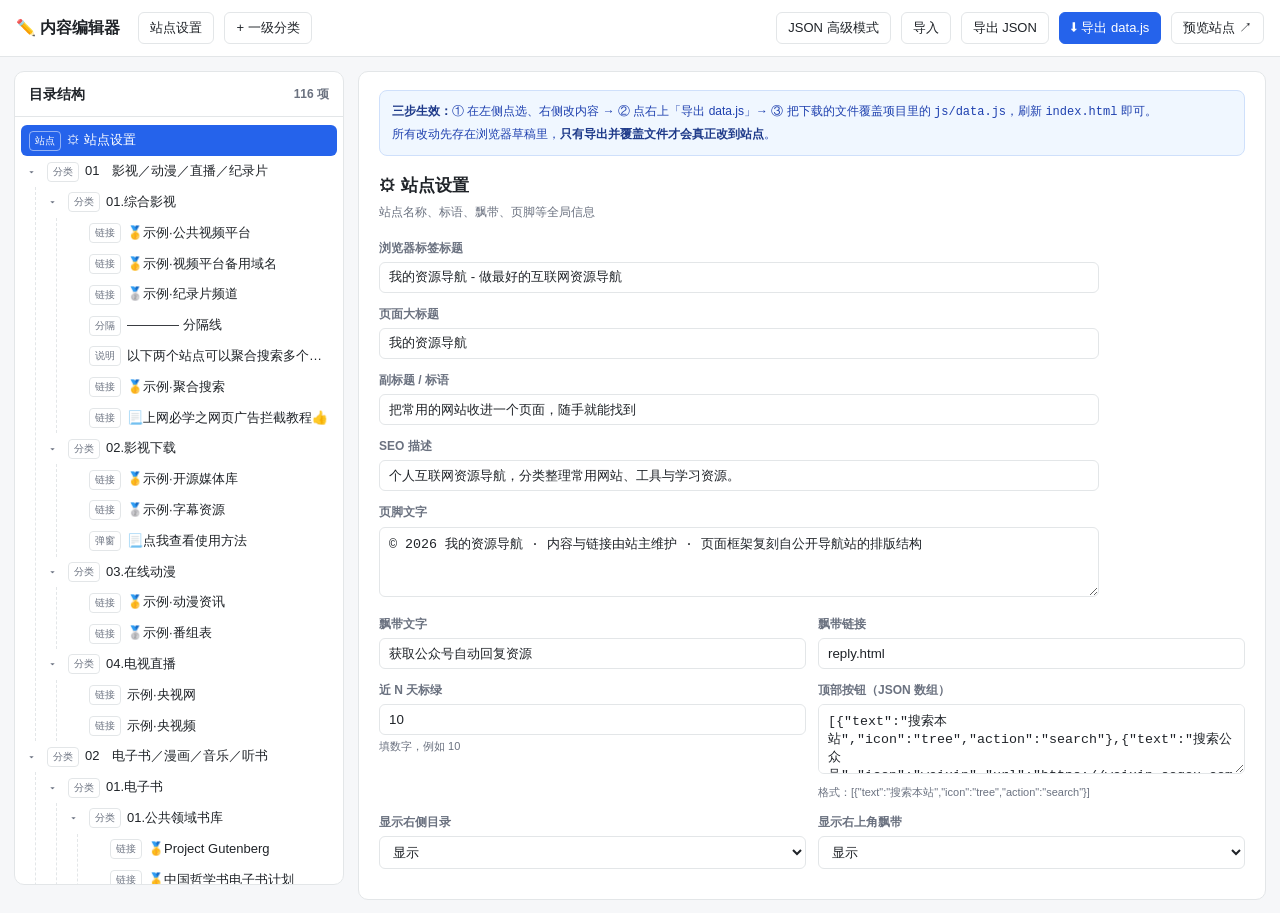
==== editor.html @ 1dfe5f35 "init: 资源导航站" ====
<!DOCTYPE html>
<html lang="zh-CN">
<head>
<meta charset="utf-8">
<meta name="viewport" content="width=device-width, initial-scale=1">
<title>内容编辑器 · 我的资源导航</title>
<style>
:root{--bg:#f6f7f9;--panel:#fff;--line:#e3e6e8;--fg:#1f2328;--sub:#6b7280;--pri:#2563eb;--pri-soft:#e8f0fe;--danger:#dc2626;--ok:#059669}
*{box-sizing:border-box}
body{margin:0;font:14px/1.6 -apple-system,"Segoe UI","microsoft yahei",sans-serif;background:var(--bg);color:var(--fg)}
button{font-family:inherit;cursor:pointer}
header{display:flex;align-items:center;gap:10px;flex-wrap:wrap;padding:12px 16px;background:var(--panel);border-bottom:1px solid var(--line);position:sticky;top:0;z-index:20}
header h1{font-size:16px;margin:0 8px 0 0;white-space:nowrap}
.btn{border:1px solid var(--line);background:var(--panel);color:var(--fg);padding:6px 11px;border-radius:6px;font-size:13px;white-space:nowrap}
.btn:hover{border-color:var(--pri);color:var(--pri)}
.btn.primary{background:var(--pri);border-color:var(--pri);color:#fff}
.btn.primary:hover{background:#1d4ed8;color:#fff}
.btn.danger{color:var(--danger)}
.btn.danger:hover{border-color:var(--danger)}
.spacer{flex:1}
.hint{font-size:12px;color:var(--sub)}
#draftBar{display:none;padding:8px 16px;background:#fff7e6;border-bottom:1px solid #f5d9a0;font-size:13px;gap:10px;align-items:center;flex-wrap:wrap}
#draftBar.show{display:flex}
#draftBar button{margin-left:6px}
.wrap{display:flex;gap:14px;padding:14px;align-items:flex-start;min-height:calc(100vh - 60px)}
.panel{background:var(--panel);border:1px solid var(--line);border-radius:10px}
#left{width:330px;flex:none;position:sticky;top:70px;max-height:calc(100vh - 86px);display:flex;flex-direction:column;overflow:hidden}
#left .ph{padding:11px 14px;border-bottom:1px solid var(--line);font-weight:600;display:flex;align-items:center;justify-content:space-between}
#tree{overflow:auto;padding:8px 6px;flex:1}
.trow{display:flex;align-items:center;gap:6px;padding:5px 8px;border-radius:6px;cursor:pointer;font-size:13px;white-space:nowrap;overflow:hidden;text-overflow:ellipsis}
.trow:hover{background:var(--pri-soft)}
.trow.sel{background:var(--pri);color:#fff}
.trow .tag{font-size:10px;padding:1px 5px;border:1px solid var(--line);border-radius:4px;color:var(--sub);flex:none}
.trow.sel .tag{border-color:rgba(255,255,255,.5);color:#fff}
.trow .tx{overflow:hidden;text-overflow:ellipsis}
.tkids{margin-left:14px;border-left:1px dashed var(--line);padding-left:6px}
.tkids.collapsed{display:none}
.caret{width:12px;flex:none;color:var(--sub);font-size:10px;user-select:none}
.trow.sel .caret{color:#fff}
#right{flex:1;min-width:0;padding:18px 20px}
#right h2{font-size:17px;margin:0 0 4px}
#right .desc{color:var(--sub);font-size:12px;margin:0 0 16px}
.field{margin-bottom:12px;max-width:720px}
.field label{display:block;font-size:12px;color:var(--sub);margin-bottom:4px;font-weight:600}
.field input[type=text],.field textarea,.field select{width:100%;border:1px solid var(--line);border-radius:6px;padding:7px 9px;font:13px/1.5 inherit;background:#fff;color:var(--fg)}
.field textarea{resize:vertical;min-height:70px;font-family:ui-monospace,Consolas,monospace}
.field input:focus,.field textarea:focus,.field select:focus{outline:none;border-color:var(--pri);box-shadow:0 0 0 2px var(--pri-soft)}
.field .tip{font-size:11px;color:var(--sub);margin-top:3px}
.row2{display:grid;grid-template-columns:1fr 1fr;gap:12px}
.actions{display:flex;gap:8px;flex-wrap:wrap;margin-top:18px;padding-top:14px;border-top:1px solid var(--line)}
.notice{background:#f0f7ff;border:1px solid #cfe0fb;border-radius:8px;padding:10px 12px;font-size:12px;color:#1e40af;margin-bottom:16px;line-height:1.8}
.notice b{color:#1e3a8a}
.empty{color:var(--sub);padding:40px 10px;text-align:center}
#jsonArea{width:100%;min-height:52vh;font:12px/1.6 ui-monospace,Consolas,monospace;border:1px solid var(--line);border-radius:8px;padding:12px}
.status{font-size:12px;color:var(--ok);margin-left:6px}
@media(max-width:860px){.wrap{flex-direction:column}#left{position:static;width:100%;max-height:340px}#right{width:100%}.row2{grid-template-columns:1fr}}
</style>
</head>
<body>

<header>
  <h1>✏️ 内容编辑器</h1>
  <button class="btn" id="btnMeta">站点设置</button>
  <button class="btn" id="btnAddCat">+ 一级分类</button>
  <span class="spacer"></span>
  <span class="hint" id="status"></span>
  <button class="btn" id="btnJson">JSON 高级模式</button>
  <button class="btn" id="btnImport">导入</button>
  <button class="btn" id="btnExportJson">导出 JSON</button>
  <button class="btn primary" id="btnExport">⬇ 导出 data.js</button>
  <button class="btn" id="btnPreview">预览站点 ↗</button>
</header>

<div id="draftBar">
  <span>检测到上次未导出的草稿。草稿保存在本机浏览器里，不影响线上站点。</span>
  <button class="btn" id="btnLoadDraft">载入草稿</button>
  <button class="btn" id="btnDropDraft">放弃草稿</button>
</div>

<div class="wrap">
  <div id="left" class="panel">
    <div class="ph"><span>目录结构</span><span class="hint" id="count"></span></div>
    <div id="tree"></div>
  </div>

  <div id="right" class="panel">
    <div class="notice">
      <b>三步生效：</b>① 在左侧点选、右侧改内容 → ② 点右上「导出 data.js」→ ③ 把下载的文件覆盖项目里的 <code>js/data.js</code>，刷新 <code>index.html</code> 即可。<br>
      所有改动先存在浏览器草稿里，<b>只有导出并覆盖文件才会真正改到站点</b>。
    </div>
    <div id="form"></div>
  </div>
</div>

<input type="file" id="fileInput" accept=".json,.js,.txt" style="display:none">

<script src="js/data.js"></script>
<script>
(function(){
'use strict';

var DRAFT_KEY='nav-editor-draft', PREVIEW_KEY='nav-preview';
var state=null, selected=null, jsonMode=false, draftChanged=false;

/* ---------- 工具 ---------- */
function clone(o){return JSON.parse(JSON.stringify(o));}
function getByPath(p){var c=state;for(var i=0;i<p.length;i++)c=c[p[i]];return c;}
function locate(p){var idx=p[p.length-1];var arr=getByPath(p.slice(0,-1));return {arr:arr,idx:idx,obj:arr[idx]};}
function isItem(p){return p[p.length-2]==='items';}
function isRoot(p){return p===null;}
function key(p){return p===null?'ROOT':JSON.stringify(p);}
function esc(s){return String(s==null?'':s).replace(/[&<>"']/g,function(m){return {'&':'&amp;','<':'&lt;','>':'&gt;','"':'&quot;',"'":'&#39;'}[m];});}
function setStatus(t,ok){var n=document.getElementById('status');n.textContent=t;n.style.color=ok===false?'#dc2626':'#059669';if(t)setTimeout(function(){if(n.textContent===t)n.textContent='';},2600);}
function saveDraft(){try{localStorage.setItem(DRAFT_KEY,JSON.stringify(state));draftChanged=true;}catch(e){}document.getElementById('count').textContent=countAll()+' 项';}
function countAll(){var n=0;(function walk(list){(list||[]).forEach(function(c){n++;walk(c.children);n+=(c.items||[]).length;});})(state.categories);return n;}

/* ---------- 载入数据 ---------- */
function parseSite(text){
  text=text.trim();
  // 1) 标准 JSON（编辑器导出的 .json 备份，或直接粘贴的 JSON）
  try{return JSON.parse(text);}catch(e){}
  // 2) data.js 是 JS 文件，键可能不带引号（不是严格 JSON），整段求值后取 window.SITE
  try{
    var win={};
    (new Function('window', text))(win);
    if(win.SITE&&Array.isArray(win.SITE.categories))return win.SITE;
  }catch(e){}
  throw new Error('无法解析：请导入 JSON 文件或 data.js 文件');
}
function validate(o){
  if(!o||typeof o!=='object'||!Array.isArray(o.categories))throw new Error('数据格式不对：必须包含 categories 数组');
  if(!o.meta)o.meta={};
  return o;
}
function loadFromFile(text){state=validate(parseSite(text));selected=null;saveDraft();renderAll();setStatus('导入成功');}

/* ---------- 树 ---------- */
function nodeLabel(obj,isItemNode){
  if(isItemNode){
    var t=obj.type||'link';
    if(t==='split')return '———— 分隔线';
    if(t==='note')return obj.text||'说明文字';
    return obj.title||'(未命名条目)';
  }
  return obj.title||'(未命名分类)';
}
function renderTree(){
  var host=document.getElementById('tree');host.innerHTML='';
  var root=document.createElement('div');root.className='trow'+(selected===null?' sel':'');
  root.innerHTML='<span class="tag">站点</span><span class="tx">⚙ 站点设置</span>';
  root.onclick=function(){selected=null;jsonMode=false;renderAll();};
  host.appendChild(root);

  (state.categories||[]).forEach(function(cat,i){
    host.appendChild(renderCatNode(['categories',i]));
  });
  document.getElementById('count').textContent=countAll()+' 项';
}
function renderCatNode(p){
  var obj=getByPath(p);
  var wrap=document.createElement('div');
  var row=document.createElement('div');
  row.className='trow'+(key(p)===key(selected)?' sel':'');
  row.innerHTML='<span class="caret">▾</span><span class="tag">分类</span><span class="tx">'+esc(nodeLabel(obj,false))+'</span>';
  row.onclick=function(e){e.stopPropagation();selected=p;jsonMode=false;renderAll();};
  wrap.appendChild(row);

  var kids=document.createElement('div');kids.className='tkids';
  var hasKids=(obj.children||[]).length||(obj.items||[]).length;
  if(!hasKids)kids.classList.add('collapsed');
  row.querySelector('.caret').onclick=function(e){e.stopPropagation();kids.classList.toggle('collapsed');this.textContent=kids.classList.contains('collapsed')?'▸':'▾';};

  (obj.children||[]).forEach(function(c,i){kids.appendChild(renderCatNode(p.concat(['children',i])));});
  (obj.items||[]).forEach(function(it,i){
    var ir=document.createElement('div');
    var pk=p.concat(['items',i]);
    ir.className='trow'+(key(pk)===key(selected)?' sel':'');
    var tag=(it.type==='split')?'分隔':(it.type==='note'?'说明':(it.type==='popup'?'弹窗':'链接'));
    ir.innerHTML='<span class="caret"></span><span class="tag">'+tag+'</span><span class="tx">'+esc(nodeLabel(it,true))+'</span>';
    ir.onclick=function(e){e.stopPropagation();selected=pk;jsonMode=false;renderAll();};
    kids.appendChild(ir);
  });
  wrap.appendChild(kids);
  return wrap;
}

/* ---------- 表单 ---------- */
var ICONS=['web','doc','link','folder','app','windows','apple','android','linux','youtube','gift','cart','weixin','tree','warning','ban','quote','star','code','cloud','search','image','music','book','ai'];
var TYPES=[['link','普通链接'],['split','分隔线'],['note','说明文字'],['popup','点击弹窗']];
var BADGES=[['','无'],['pay','付费标记'],['free','免费标记']];

function field(label,key,value,type,extra){
  extra=extra||{};
  var f=document.createElement('div');f.className='field';
  var lab=document.createElement('label');lab.textContent=label;f.appendChild(lab);
  var input;
  if(type==='textarea'){input=document.createElement('textarea');input.value=value||'';}
  else if(type==='select'){
    input=document.createElement('select');
    (extra.options||[]).forEach(function(o){var op=document.createElement('option');op.value=o[0];op.textContent=o[1];input.appendChild(op);});
    input.value=value||'';
  }else{input=document.createElement('input');input.type='text';input.value=value==null?'':value;}
  if(extra.placeholder)input.placeholder=extra.placeholder;
  if(extra.tip){var t=document.createElement('div');t.className='tip';t.textContent=extra.tip;f.appendChild(t);}
  if(!extra.skipBind){
    input.addEventListener('input',function(){
      var obj=(selected===null)?state.meta:getByPath(selected);
      var v=input.value;
      if(extra.jsonField){try{v=JSON.parse(v);}catch(e){setStatus('JSON 格式有误，请检查',false);return;}}
      obj[key]=v;
      saveDraft();
      if(extra.treeLabel&&selected!==null){
        var labelEl=document.querySelector('.trow.sel .tx');
        if(labelEl)labelEl.textContent=nodeLabel(obj,isItem(selected));
      }
    });
    input.addEventListener('change',function(){if(!extra.rebuild)renderTree();});
  }
  if(type==='select'&&extra.rebuild){input.addEventListener('change',function(){renderForm();renderTree();});}
  f.insertBefore(input,lab.nextSibling);
  return f;
}

function renderForm(){
  var host=document.getElementById('form');host.innerHTML='';
  if(jsonMode){renderJsonMode(host);return;}

  if(selected===null){
    host.innerHTML='<h2>⚙ 站点设置</h2><p class="desc">站点名称、标语、飘带、页脚等全局信息</p>';
    var m=state.meta;
    host.appendChild(field('浏览器标签标题','title',m.title,'text',{treeLabel:true}));
    host.appendChild(field('页面大标题','heading',m.heading,'text',{treeLabel:true}));
    host.appendChild(field('副标题 / 标语','subtitle',m.subtitle,'text'));
    host.appendChild(field('SEO 描述','description',m.description,'text'));
    host.appendChild(field('页脚文字','footer',m.footer,'textarea'));
    var r=document.createElement('div');r.className='row2';
    r.appendChild(field('飘带文字','',m.ribbon?m.ribbon.text:'','text',{skipBind:true,placeholder:'留空则不显示'}));
    // 特殊处理 ribbon 子对象
    r.lastChild.querySelector('input').addEventListener('input',function(){if(!state.meta.ribbon)state.meta.ribbon={};state.meta.ribbon.text=this.value;saveDraft();});
    r.appendChild(field('飘带链接','',m.ribbon?m.ribbon.url:'','text',{skipBind:true,placeholder:'reply.html'}));
    r.lastChild.querySelector('input').addEventListener('input',function(){if(!state.meta.ribbon)state.meta.ribbon={};state.meta.ribbon.url=this.value;saveDraft();});
    host.appendChild(r);
    var r2=document.createElement('div');r2.className='row2';
    r2.appendChild(field('近 N 天标绿','recentDays',String(m.recentDays||10),'text',{skipBind:true,tip:'填数字，例如 10'}));
    r2.lastChild.querySelector('input').addEventListener('input',function(){state.meta.recentDays=Number(this.value)||10;saveDraft();});
    r2.appendChild(field('顶部按钮（JSON 数组）','topButtons',JSON.stringify(m.topButtons||[]),'textarea',{jsonField:true,tip:'格式：[{"text":"搜索本站","icon":"tree","action":"search"}]'}));
    host.appendChild(r2);
    var r3=document.createElement('div');r3.className='row2';
    r3.appendChild(field('显示右侧目录','showSidebar',String(m.showSidebar!==false),'select',{skipBind:true,options:[['true','显示'],['false','隐藏']]}));
    r3.lastChild.querySelector('select').addEventListener('change',function(){state.meta.showSidebar=this.value==='true';saveDraft();});
    r3.appendChild(field('显示右上角飘带','showRibbon',String(m.showRibbon!==false),'select',{skipBind:true,options:[['true','显示'],['false','隐藏']]}));
    r3.lastChild.querySelector('select').addEventListener('change',function(){state.meta.showRibbon=this.value==='true';saveDraft();});
    host.appendChild(r3);
    return;
  }

  var obj=getByPath(selected), loc=locate(selected);
  var itemNode=isItem(selected);

  if(!itemNode){
    host.innerHTML='<h2>📁 编辑分类</h2><p class="desc">分类可以无限层级嵌套；直属条目显示在该分类子目录之后</p>';
    host.appendChild(field('分类名称','title',obj.title,'text',{treeLabel:true,placeholder:'01.综合影视'}));
    host.appendChild(field('分类备注（ⓘ 悬停显示）','note',obj.note,'textarea'));
    var act=document.createElement('div');act.className='actions';
    act.appendChild(mkBtn('+ 添加子分类',function(){if(!obj.children)obj.children=[];obj.children.push({title:'新分类',children:[],items:[]});saveDraft();renderAll();}));
    act.appendChild(mkBtn('+ 添加条目',function(){if(!obj.items)obj.items=[];obj.items.push({title:'新条目',url:'https://',icon:'web'});saveDraft();renderAll();}));
    act.appendChild(mkBtn('↑ 上移',function(){move(loc,-1);}));
    act.appendChild(mkBtn('↓ 下移',function(){move(loc,1);}));
    act.appendChild(mkBtn('⧉ 复制分类',function(){var c=clone(obj);loc.arr.splice(loc.idx+1,0,c);selected[selected.length-1]=loc.idx+1;saveDraft();renderAll();}));
    act.appendChild(mkBtn('🗑 删除分类','danger',function(){if(!confirm('确定删除该分类及其下所有内容？'))return;loc.arr.splice(loc.idx,1);selected=null;saveDraft();renderAll();}));
    host.appendChild(act);
    return;
  }

  /* 条目表单 */
  var t=obj.type||'link';
  host.innerHTML='<h2>🔗 编辑条目</h2><p class="desc">所在分类：'+esc(pathText(selected))+'</p>';
  host.appendChild(field('条目类型','type',t,'select',{options:TYPES,rebuild:true}));
  if(t==='split'){
    host.appendChild(field('（分隔线无其他字段，效果为 ————————）','', '','text',{skipBind:true,tip:'可在下方「上移 / 下移」调整位置'}));
    host.lastChild.querySelector('input').disabled=true;
  }else if(t==='note'){
    host.appendChild(field('说明文字','text',obj.text,'textarea',{treeLabel:true}));
  }else if(t==='popup'){
    host.appendChild(field('显示标题','title',obj.title,'text',{treeLabel:true}));
    host.appendChild(field('图标','icon',obj.icon||'doc','select',{options:ICONS.map(function(x){return [x,x];})}));
    host.appendChild(field('弹窗内容（支持 HTML）','html',obj.html,'textarea',{tip:'例如 <p>使用说明</p><ul><li>第一步…</li></ul>'}));
  }else{
    var r1=document.createElement('div');r1.className='row2';
    r1.appendChild(field('标题','title',obj.title,'text',{treeLabel:true,placeholder:'🥇站点名称'}));
    r1.appendChild(field('网址 URL','url',obj.url,'text',{placeholder:'https://example.com'}));
    host.appendChild(r1);
    var r2=document.createElement('div');r2.className='row2';
    r2.appendChild(field('图标','icon',obj.icon||'web','select',{options:ICONS.map(function(x){return [x,x];})}));
    r2.appendChild(field('添加时间','date',obj.date,'text',{placeholder:'2026-11-03',tip:'近 N 天内的条目标题自动标绿；鼠标悬停显示'}));
    host.appendChild(r2);
    host.appendChild(field('备注（ⓘ 悬停显示）','note',obj.note,'textarea'));
    var r3=document.createElement('div');r3.className='row2';
    r3.appendChild(field('备用链接','backup',obj.backup,'text',{placeholder:'https://备用域名.com'}));
    r3.appendChild(field('徽标','badge',obj.badge||'','select',{options:BADGES}));
    host.appendChild(r3);
    var r4=document.createElement('div');r4.className='row2';
    r4.appendChild(field('支持平台','platform',obj.platform,'text',{placeholder:'Win,Mac,Android,iOS,Web',tip:'逗号分隔：Win / Mac / Linux / Android / iOS / Web / Extend'}));
    r4.appendChild(field('点击前确认提示','confirm',obj.confirm,'text',{placeholder:'此站有广告，请留意'}));
    host.appendChild(r4);
  }
  var act2=document.createElement('div');act2.className='actions';
  act2.appendChild(mkBtn('+ 在其后插入条目',function(){loc.arr.splice(loc.idx+1,0,{title:'新条目',url:'https://',icon:'web'});selected[selected.length-1]=loc.idx+1;saveDraft();renderAll();}));
  act2.appendChild(mkBtn('↑ 上移',function(){move(loc,-1);}));
  act2.appendChild(mkBtn('↓ 下移',function(){move(loc,1);}));
  act2.appendChild(mkBtn('⧉ 复制',function(){var c=clone(obj);loc.arr.splice(loc.idx+1,0,c);selected[selected.length-1]=loc.idx+1;saveDraft();renderAll();}));
  act2.appendChild(mkBtn('🗑 删除条目','danger',function(){loc.arr.splice(loc.idx,1);selected=null;saveDraft();renderAll();}));
  host.appendChild(act2);
}

function pathText(p){
  var names=[],cur=state.categories;
  for(var j=0;j<p.length-2;j++){
    if(typeof p[j]==='number'&&cur&&cur[p[j]]){
      names.push(cur[p[j]].title||'');
      cur=cur[p[j]].children||[];
    }
  }
  return names.join(' › ')||'顶级';
}
function mkBtn(text,cls,fn){
  if(typeof cls==='function'){fn=cls;cls='';}
  var b=document.createElement('button');b.className='btn'+(cls?' '+cls:'');b.textContent=text;
  b.onclick=fn;return b;
}
function move(loc,delta){
  var j=loc.idx+delta;
  if(j<0||j>=loc.arr.length)return;
  var tmp=loc.arr[loc.idx];loc.arr[loc.idx]=loc.arr[j];loc.arr[j]=tmp;
  selected[selected.length-1]=j;saveDraft();renderAll();
}

/* ---------- JSON 高级模式 ---------- */
function renderJsonMode(host){
  host.innerHTML='<h2>🧩 JSON 高级模式</h2><p class="desc">直接编辑整份数据。改完点「应用」，然后记得导出 data.js。</p>';
  var ta=document.createElement('textarea');ta.id='jsonArea';ta.value=JSON.stringify(state,null,2);host.appendChild(ta);
  var act=document.createElement('div');act.className='actions';
  act.appendChild(mkBtn('✅ 应用修改',function(){try{state=validate(JSON.parse(ta.value));selected=null;saveDraft();jsonMode=false;renderAll();setStatus('已应用');}catch(e){setStatus('JSON 有误：'+e.message,false);}}));
  act.appendChild(mkBtn('返回可视化编辑',function(){jsonMode=false;renderAll();}));
  host.appendChild(act);
}

function renderAll(){renderTree();renderForm();}

/* ---------- 导入 / 导出 ---------- */
function download(name,text){
  var blob=new Blob([text],{type:'text/plain;charset=utf-8'});
  var url=URL.createObjectURL(blob);
  var a=document.createElement('a');a.href=url;a.download=name;document.body.appendChild(a);a.click();
  setTimeout(function(){URL.revokeObjectURL(url);a.remove();},500);
}
function exportDataJs(){
  var header='/* ============================================================\n'+
    ' * 由 editor.html 导出 · '+new Date().toLocaleString('zh-CN')+'\n'+
    ' * 全站内容数据。字段说明见项目 README.md，或看原版 data.js 顶部注释。\n'+
    ' * 覆盖本文件后刷新 index.html 即生效。\n'+
    ' * ============================================================ */\n\n';
  download('data.js',header+'window.SITE = '+JSON.stringify(state,null,2)+';\n');
  setStatus('已导出 data.js，请覆盖 js/data.js');
}

/* ---------- 事件绑定 ---------- */
document.getElementById('btnMeta').onclick=function(){selected=null;jsonMode=false;renderAll();};
document.getElementById('btnAddCat').onclick=function(){state.categories.push({title:'新分类',children:[],items:[]});selected=['categories',state.categories.length-1];saveDraft();renderAll();};
document.getElementById('btnJson').onclick=function(){jsonMode=!jsonMode;renderAll();};
document.getElementById('btnExport').onclick=exportDataJs;
document.getElementById('btnExportJson').onclick=function(){download('site-data.json',JSON.stringify(state,null,2));setStatus('已导出 JSON 备份');};
document.getElementById('btnImport').onclick=function(){document.getElementById('fileInput').click();};
document.getElementById('fileInput').onchange=function(e){
  var f=e.target.files[0];if(!f)return;
  var r=new FileReader();r.onload=function(){try{loadFromFile(r.result);}catch(err){setStatus(err.message,false);}};r.readAsText(f,'utf-8');e.target.value='';
};
document.getElementById('btnPreview').onclick=function(){
  try{sessionStorage.setItem(PREVIEW_KEY,JSON.stringify(state));}catch(e){}
  window.open('index.html#preview','_blank');
  setStatus('已打开预览；若未生效请先导出 data.js');
};
document.getElementById('btnLoadDraft').onclick=function(){try{state=validate(JSON.parse(localStorage.getItem(DRAFT_KEY)));selected=null;renderAll();setStatus('已载入草稿');}catch(e){setStatus('草稿损坏',false);}document.getElementById('draftBar').classList.remove('show');};
document.getElementById('btnDropDraft').onclick=function(){try{localStorage.removeItem(DRAFT_KEY);}catch(e){}document.getElementById('draftBar').classList.remove('show');setStatus('已放弃草稿');};

/* ---------- 启动 ---------- */
state=clone(window.SITE||{meta:{},categories:[]});
try{
  var d=localStorage.getItem(DRAFT_KEY);
  if(d){var parsed=JSON.parse(d);if(parsed&&Array.isArray(parsed.categories))document.getElementById('draftBar').classList.add('show');}
}catch(e){}
renderAll();
})();
</script>
</body>
</html>
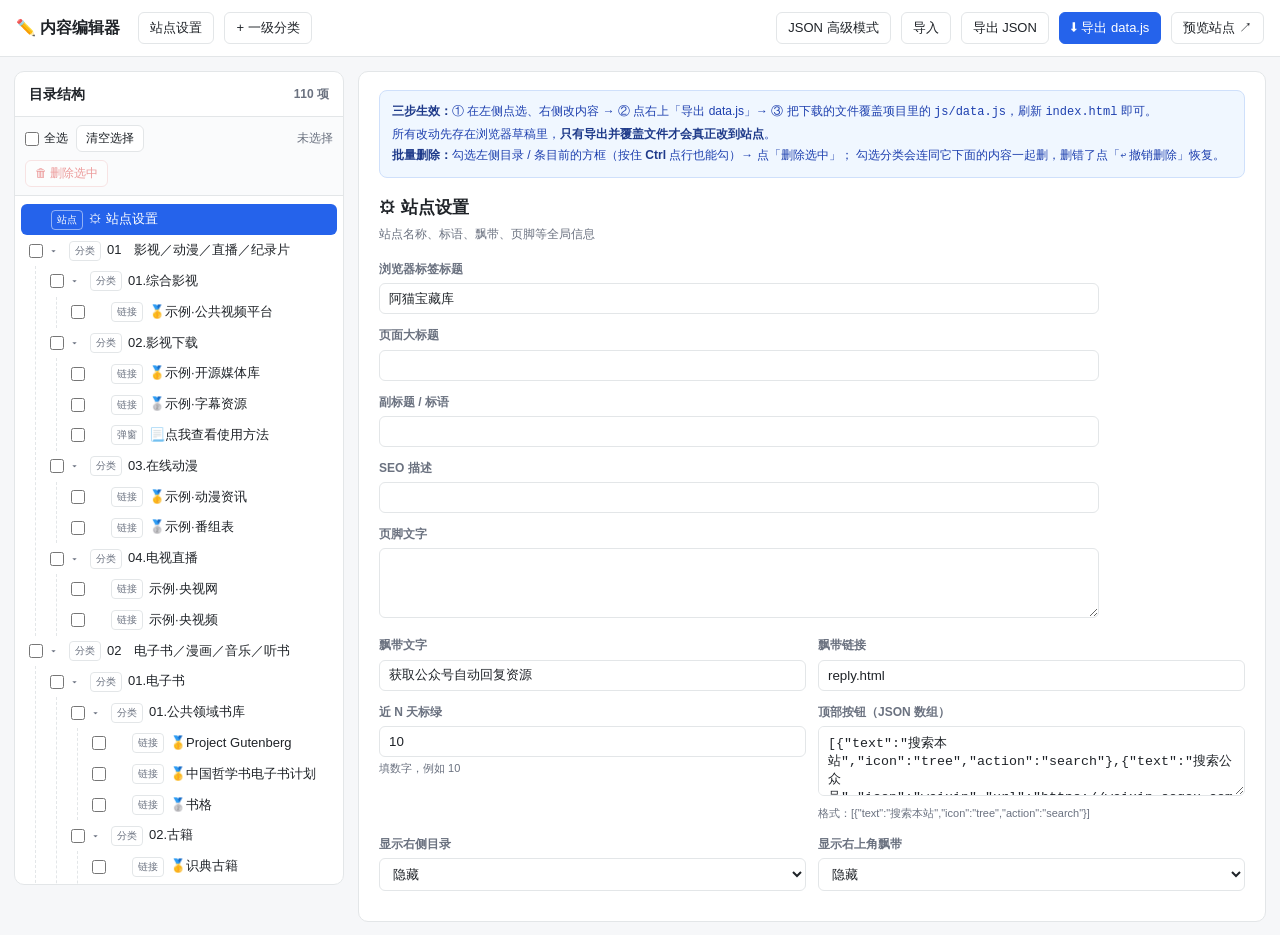
==== commit e3c05516: "feat(editor): 支持多选分类与条目、一键批量删除与撤销" ====
--- a/editor.html
+++ b/editor.html
@@ -30,6 +30,12 @@
 .trow{display:flex;align-items:center;gap:6px;padding:5px 8px;border-radius:6px;cursor:pointer;font-size:13px;white-space:nowrap;overflow:hidden;text-overflow:ellipsis}
 .trow:hover{background:var(--pri-soft)}
 .trow.sel{background:var(--pri);color:#fff}
+.trow .chk{width:14px;height:14px;flex:none;margin:0 2px 0 0;cursor:pointer;accent-color:var(--pri)}
+.trow .chkspace{width:16px;flex:none}
+.trow.checked{background:#fff1f0}
+.trow.checked:hover{background:#ffe2df}
+.trow.sel.checked{background:var(--pri);color:#fff}
+.trow.sel .chk{accent-color:#fff}
 .trow .tag{font-size:10px;padding:1px 5px;border:1px solid var(--line);border-radius:4px;color:var(--sub);flex:none}
 .trow.sel .tag{border-color:rgba(255,255,255,.5);color:#fff}
 .trow .tx{overflow:hidden;text-overflow:ellipsis}
@@ -53,6 +59,16 @@
 .empty{color:var(--sub);padding:40px 10px;text-align:center}
 #jsonArea{width:100%;min-height:52vh;font:12px/1.6 ui-monospace,Consolas,monospace;border:1px solid var(--line);border-radius:8px;padding:12px}
 .status{font-size:12px;color:var(--ok);margin-left:6px}
+#multiBar{border-bottom:1px solid var(--line);background:#fafbfc;padding:8px 10px;flex:none}
+#multiBar .mb-top{display:flex;align-items:center;gap:8px;flex-wrap:wrap;font-size:12px}
+#multiBar .mb-top label{display:flex;align-items:center;gap:5px;cursor:pointer;white-space:nowrap}
+#multiBar input[type=checkbox]{width:14px;height:14px;margin:0;accent-color:var(--pri);cursor:pointer}
+#multiBar .mb-actions{display:flex;gap:8px;margin-top:8px;flex-wrap:wrap}
+#multiBar .btn{padding:4px 9px;font-size:12px}
+#multiBar .btn.danger{color:var(--danger);border-color:#f3c6c6;background:#fff}
+#multiBar .btn.danger:hover:not(:disabled){background:var(--danger);color:#fff;border-color:var(--danger)}
+#multiBar .btn:disabled{opacity:.45;cursor:not-allowed}
+#multiBar .selinfo{color:var(--sub);margin-left:auto}
 @media(max-width:860px){.wrap{flex-direction:column}#left{position:static;width:100%;max-height:340px}#right{width:100%}.row2{grid-template-columns:1fr}}
 </style>
 </head>
@@ -80,13 +96,26 @@
 <div class="wrap">
   <div id="left" class="panel">
     <div class="ph"><span>目录结构</span><span class="hint" id="count"></span></div>
+    <div id="multiBar">
+      <div class="mb-top">
+        <label><input type="checkbox" id="chkAll"> 全选</label>
+        <button class="btn" id="btnClearSel">清空选择</button>
+        <span class="selinfo" id="selInfo">未选择</span>
+      </div>
+      <div class="mb-actions">
+        <button class="btn danger" id="btnDeleteSel" disabled>🗑 删除选中</button>
+        <button class="btn" id="btnUndo" style="display:none">↩ 撤销删除</button>
+      </div>
+    </div>
     <div id="tree"></div>
   </div>
 
   <div id="right" class="panel">
     <div class="notice">
       <b>三步生效：</b>① 在左侧点选、右侧改内容 → ② 点右上「导出 data.js」→ ③ 把下载的文件覆盖项目里的 <code>js/data.js</code>，刷新 <code>index.html</code> 即可。<br>
-      所有改动先存在浏览器草稿里，<b>只有导出并覆盖文件才会真正改到站点</b>。
+      所有改动先存在浏览器草稿里，<b>只有导出并覆盖文件才会真正改到站点</b>。<br>
+      <b>批量删除：</b>勾选左侧目录 / 条目前的方框（按住 <b>Ctrl</b> 点行也能勾）→ 点「删除选中」；
+      勾选分类会连同它下面的内容一起删，删错了点「↩ 撤销删除」恢复。
     </div>
     <div id="form"></div>
   </div>
@@ -101,6 +130,7 @@
 
 var DRAFT_KEY='nav-editor-draft', PREVIEW_KEY='nav-preview';
 var state=null, selected=null, jsonMode=false, draftChanged=false;
+var checked={}, undoState=null;
 
 /* ---------- 工具 ---------- */
 function clone(o){return JSON.parse(JSON.stringify(o));}
@@ -132,7 +162,152 @@
   if(!o.meta)o.meta={};
   return o;
 }
-function loadFromFile(text){state=validate(parseSite(text));selected=null;saveDraft();renderAll();setStatus('导入成功');}
+function loadFromFile(text){structureChanged();state=validate(parseSite(text));selected=null;saveDraft();renderAll();setStatus('导入成功');}
+
+/* ---------- 多选与批量删除 ---------- */
+/* 勾选以「路径 JSON」为键。删除时先换成对象引用再递归过滤，
+   避免按索引删除造成的路径错位；勾选父会自动带上后代，
+   取消子会自动取消祖先，保证「没勾的一定留、勾了的一定删」。 */
+function allNodePaths(){
+  var out=[];
+  (function walkCats(list,prefix){
+    (list||[]).forEach(function(c,i){
+      var p=prefix.concat([i]);
+      out.push(p);
+      (c.items||[]).forEach(function(it,j){out.push(p.concat(['items',j]));});
+      walkCats(c.children,p.concat(['children']));
+    });
+  })(state.categories,['categories']);
+  return out;
+}
+function descendantPaths(p){
+  var out=[],obj;
+  try{obj=getByPath(p);}catch(e){return out;}
+  if(!obj||typeof obj!=='object')return out;
+  (obj.children||[]).forEach(function(c,i){
+    var cp=p.concat(['children',i]);out.push(cp);out=out.concat(descendantPaths(cp));
+  });
+  (obj.items||[]).forEach(function(it,i){out.push(p.concat(['items',i]));});
+  return out;
+}
+function ancestorPaths(p){
+  var out=[];
+  for(var n=2;n<p.length;n+=2)out.push(p.slice(0,n));
+  return out;
+}
+function checkedPaths(){
+  var out=[];
+  for(var k in checked){
+    if(Object.prototype.hasOwnProperty.call(checked,k)&&checked[k]){
+      try{
+        var p=JSON.parse(k),o=getByPath(p);
+        if(o&&typeof o==='object')out.push(p);
+      }catch(e){}
+    }
+  }
+  return out;
+}
+function setChecked(p,on){
+  var target;
+  try{target=getByPath(p);}catch(e){return;}
+  if(!target||typeof target!=='object')return;
+  if(on){
+    checked[key(p)]=true;
+    descendantPaths(p).forEach(function(dp){checked[key(dp)]=true;});
+  }else{
+    delete checked[key(p)];
+    descendantPaths(p).forEach(function(dp){delete checked[key(dp)];});
+    ancestorPaths(p).forEach(function(ap){delete checked[key(ap)];});
+  }
+}
+function toggleChecked(p,on){setChecked(p,on);syncCheckboxes();}
+function structureChanged(){checked={};undoState=null;}
+function clearChecked(){checked={};updateMultiBar();}
+function hasCheckedAncestor(p){
+  var as=ancestorPaths(p);
+  for(var i=0;i<as.length;i++)if(checked[key(as[i])])return true;
+  return false;
+}
+function sizeOf(obj){
+  var n=0;
+  (obj.children||[]).forEach(function(c){n+=1+sizeOf(c);});
+  n+=(obj.items||[]).length;
+  return n;
+}
+function selectionSummary(){
+  var units=checkedPaths().filter(function(p){return !hasCheckedAncestor(p);});
+  var cats=0,items=0,total=0,names=[];
+  units.forEach(function(p){
+    var obj;try{obj=getByPath(p);}catch(e){return;}
+    if(!obj)return;
+    var sub=sizeOf(obj);
+    total+=1+sub;
+    if(isItem(p)){items++;names.push('条目「'+nodeLabel(obj,true)+'」');}
+    else{cats++;names.push('分类「'+nodeLabel(obj,false)+'」'+(sub?'（含 '+sub+' 个子项）':''));}
+  });
+  return {units:units,cats:cats,items:items,total:total,names:names};
+}
+function syncCheckboxes(){
+  var rows=document.querySelectorAll('.trow[data-k]');
+  for(var i=0;i<rows.length;i++){
+    var k=rows[i].getAttribute('data-k'),on=!!checked[k];
+    var cb=rows[i].querySelector('.chk');
+    if(cb)cb.checked=on;
+    if(on)rows[i].classList.add('checked');else rows[i].classList.remove('checked');
+  }
+  updateMultiBar();
+}
+function updateMultiBar(){
+  if(!state)return;
+  var n=checkedPaths().length;
+  var info=document.getElementById('selInfo');
+  if(info){
+    if(n){var sm=selectionSummary();info.textContent='已选 '+n+' 项 · 将删 '+sm.total+' 项';}
+    else info.textContent='未选择';
+  }
+  var del=document.getElementById('btnDeleteSel');if(del)del.disabled=(n===0);
+  var all=allNodePaths(),ca=document.getElementById('chkAll');
+  if(ca){ca.checked=(n>0&&n===all.length);ca.indeterminate=(n>0&&n<all.length);}
+  var ub=document.getElementById('btnUndo');if(ub)ub.style.display=undoState?'':'none';
+}
+function checkAll(on){
+  checked={};
+  if(on)allNodePaths().forEach(function(p){checked[key(p)]=true;});
+  syncCheckboxes();
+}
+function deleteChecked(){
+  var sm=selectionSummary();
+  if(!sm.units.length)return;
+  var lines=sm.names.slice(0,8).map(function(x){return '· '+x;});
+  if(sm.names.length>8)lines.push('· …… 另有 '+(sm.names.length-8)+' 项');
+  var msg='确定删除选中的 '+sm.units.length+' 个节点吗？\n\n'+lines.join('\n')+
+    '\n\n连同分类下的子内容，共 '+sm.total+' 项会被删除。'+
+    '\n删错了可以点「↩ 撤销删除」恢复；确认无误后记得导出 data.js。';
+  if(!confirm(msg))return;
+  undoState=clone(state);
+  var doomed=[];
+  checkedPaths().forEach(function(p){
+    try{var o=getByPath(p);if(o&&typeof o==='object')doomed.push(o);}catch(e){}
+  });
+  function filterCats(list){
+    return (list||[]).filter(function(c){
+      if(doomed.indexOf(c)!==-1)return false;
+      if(Array.isArray(c.children))c.children=filterCats(c.children);
+      if(Array.isArray(c.items))c.items=c.items.filter(function(it){return doomed.indexOf(it)===-1;});
+      return true;
+    });
+  }
+  state.categories=filterCats(state.categories);
+  selected=null;jsonMode=false;
+  clearChecked();saveDraft();renderAll();
+  setStatus('已删除 '+sm.total+' 项，可点「撤销删除」恢复');
+}
+function undoDelete(){
+  if(!undoState)return;
+  state=undoState;undoState=null;selected=null;jsonMode=false;
+  clearChecked();saveDraft();renderAll();
+  setStatus('已撤销删除，内容已恢复');
+}
 
 /* ---------- 树 ---------- */
 function nodeLabel(obj,isItemNode){
@@ -147,7 +322,7 @@
 function renderTree(){
   var host=document.getElementById('tree');host.innerHTML='';
   var root=document.createElement('div');root.className='trow'+(selected===null?' sel':'');
-  root.innerHTML='<span class="tag">站点</span><span class="tx">⚙ 站点设置</span>';
+  root.innerHTML='<span class="chkspace"></span><span class="tag">站点</span><span class="tx">⚙ 站点设置</span>';
   root.onclick=function(){selected=null;jsonMode=false;renderAll();};
   host.appendChild(root);
 
@@ -155,14 +330,24 @@
     host.appendChild(renderCatNode(['categories',i]));
   });
   document.getElementById('count').textContent=countAll()+' 项';
+  syncCheckboxes();
 }
 function renderCatNode(p){
   var obj=getByPath(p);
   var wrap=document.createElement('div');
   var row=document.createElement('div');
   row.className='trow'+(key(p)===key(selected)?' sel':'');
-  row.innerHTML='<span class="caret">▾</span><span class="tag">分类</span><span class="tx">'+esc(nodeLabel(obj,false))+'</span>';
-  row.onclick=function(e){e.stopPropagation();selected=p;jsonMode=false;renderAll();};
+  row.setAttribute('data-k',key(p));
+  row.innerHTML='<input type="checkbox" class="chk"><span class="caret">▾</span><span class="tag">分类</span><span class="tx">'+esc(nodeLabel(obj,false))+'</span>';
+  var cb=row.querySelector('.chk');
+  cb.checked=!!checked[key(p)];
+  cb.onclick=function(e){e.stopPropagation();};
+  cb.onchange=function(e){e.stopPropagation();toggleChecked(p,this.checked);};
+  row.onclick=function(e){
+    e.stopPropagation();
+    if(e.ctrlKey||e.metaKey){toggleChecked(p,!checked[key(p)]);return;}
+    selected=p;jsonMode=false;renderAll();
+  };
   wrap.appendChild(row);
 
   var kids=document.createElement('div');kids.className='tkids';
@@ -175,9 +360,18 @@
     var ir=document.createElement('div');
     var pk=p.concat(['items',i]);
     ir.className='trow'+(key(pk)===key(selected)?' sel':'');
+    ir.setAttribute('data-k',key(pk));
     var tag=(it.type==='split')?'分隔':(it.type==='note'?'说明':(it.type==='popup'?'弹窗':'链接'));
-    ir.innerHTML='<span class="caret"></span><span class="tag">'+tag+'</span><span class="tx">'+esc(nodeLabel(it,true))+'</span>';
-    ir.onclick=function(e){e.stopPropagation();selected=pk;jsonMode=false;renderAll();};
+    ir.innerHTML='<input type="checkbox" class="chk"><span class="caret"></span><span class="tag">'+tag+'</span><span class="tx">'+esc(nodeLabel(it,true))+'</span>';
+    var icb=ir.querySelector('.chk');
+    icb.checked=!!checked[key(pk)];
+    icb.onclick=function(e){e.stopPropagation();};
+    icb.onchange=function(e){e.stopPropagation();toggleChecked(pk,this.checked);};
+    ir.onclick=function(e){
+      e.stopPropagation();
+      if(e.ctrlKey||e.metaKey){toggleChecked(pk,!checked[key(pk)]);return;}
+      selected=pk;jsonMode=false;renderAll();
+    };
     kids.appendChild(ir);
   });
   wrap.appendChild(kids);
@@ -262,12 +456,12 @@
     host.appendChild(field('分类名称','title',obj.title,'text',{treeLabel:true,placeholder:'01.综合影视'}));
     host.appendChild(field('分类备注（ⓘ 悬停显示）','note',obj.note,'textarea'));
     var act=document.createElement('div');act.className='actions';
-    act.appendChild(mkBtn('+ 添加子分类',function(){if(!obj.children)obj.children=[];obj.children.push({title:'新分类',children:[],items:[]});saveDraft();renderAll();}));
-    act.appendChild(mkBtn('+ 添加条目',function(){if(!obj.items)obj.items=[];obj.items.push({title:'新条目',url:'https://',icon:'web'});saveDraft();renderAll();}));
+    act.appendChild(mkBtn('+ 添加子分类',function(){structureChanged();if(!obj.children)obj.children=[];obj.children.push({title:'新分类',children:[],items:[]});saveDraft();renderAll();}));
+    act.appendChild(mkBtn('+ 添加条目',function(){structureChanged();if(!obj.items)obj.items=[];obj.items.push({title:'新条目',url:'https://',icon:'web'});saveDraft();renderAll();}));
     act.appendChild(mkBtn('↑ 上移',function(){move(loc,-1);}));
     act.appendChild(mkBtn('↓ 下移',function(){move(loc,1);}));
-    act.appendChild(mkBtn('⧉ 复制分类',function(){var c=clone(obj);loc.arr.splice(loc.idx+1,0,c);selected[selected.length-1]=loc.idx+1;saveDraft();renderAll();}));
-    act.appendChild(mkBtn('🗑 删除分类','danger',function(){if(!confirm('确定删除该分类及其下所有内容？'))return;loc.arr.splice(loc.idx,1);selected=null;saveDraft();renderAll();}));
+    act.appendChild(mkBtn('⧉ 复制分类',function(){structureChanged();var c=clone(obj);loc.arr.splice(loc.idx+1,0,c);selected[selected.length-1]=loc.idx+1;saveDraft();renderAll();}));
+    act.appendChild(mkBtn('🗑 删除分类','danger',function(){if(!confirm('确定删除该分类及其下所有内容？'))return;structureChanged();loc.arr.splice(loc.idx,1);selected=null;saveDraft();renderAll();}));
     host.appendChild(act);
     return;
   }
@@ -305,11 +499,11 @@
     host.appendChild(r4);
   }
   var act2=document.createElement('div');act2.className='actions';
-  act2.appendChild(mkBtn('+ 在其后插入条目',function(){loc.arr.splice(loc.idx+1,0,{title:'新条目',url:'https://',icon:'web'});selected[selected.length-1]=loc.idx+1;saveDraft();renderAll();}));
+  act2.appendChild(mkBtn('+ 在其后插入条目',function(){structureChanged();loc.arr.splice(loc.idx+1,0,{title:'新条目',url:'https://',icon:'web'});selected[selected.length-1]=loc.idx+1;saveDraft();renderAll();}));
   act2.appendChild(mkBtn('↑ 上移',function(){move(loc,-1);}));
   act2.appendChild(mkBtn('↓ 下移',function(){move(loc,1);}));
-  act2.appendChild(mkBtn('⧉ 复制',function(){var c=clone(obj);loc.arr.splice(loc.idx+1,0,c);selected[selected.length-1]=loc.idx+1;saveDraft();renderAll();}));
-  act2.appendChild(mkBtn('🗑 删除条目','danger',function(){loc.arr.splice(loc.idx,1);selected=null;saveDraft();renderAll();}));
+  act2.appendChild(mkBtn('⧉ 复制',function(){structureChanged();var c=clone(obj);loc.arr.splice(loc.idx+1,0,c);selected[selected.length-1]=loc.idx+1;saveDraft();renderAll();}));
+  act2.appendChild(mkBtn('🗑 删除条目','danger',function(){structureChanged();loc.arr.splice(loc.idx,1);selected=null;saveDraft();renderAll();}));
   host.appendChild(act2);
 }
 
@@ -331,6 +525,7 @@
 function move(loc,delta){
   var j=loc.idx+delta;
   if(j<0||j>=loc.arr.length)return;
+  structureChanged();
   var tmp=loc.arr[loc.idx];loc.arr[loc.idx]=loc.arr[j];loc.arr[j]=tmp;
   selected[selected.length-1]=j;saveDraft();renderAll();
 }
@@ -340,7 +535,7 @@
   host.innerHTML='<h2>🧩 JSON 高级模式</h2><p class="desc">直接编辑整份数据。改完点「应用」，然后记得导出 data.js。</p>';
   var ta=document.createElement('textarea');ta.id='jsonArea';ta.value=JSON.stringify(state,null,2);host.appendChild(ta);
   var act=document.createElement('div');act.className='actions';
-  act.appendChild(mkBtn('✅ 应用修改',function(){try{state=validate(JSON.parse(ta.value));selected=null;saveDraft();jsonMode=false;renderAll();setStatus('已应用');}catch(e){setStatus('JSON 有误：'+e.message,false);}}));
+  act.appendChild(mkBtn('✅ 应用修改',function(){try{structureChanged();state=validate(JSON.parse(ta.value));selected=null;saveDraft();jsonMode=false;renderAll();setStatus('已应用');}catch(e){setStatus('JSON 有误：'+e.message,false);}}));
   act.appendChild(mkBtn('返回可视化编辑',function(){jsonMode=false;renderAll();}));
   host.appendChild(act);
 }
@@ -365,8 +560,12 @@
 }
 
 /* ---------- 事件绑定 ---------- */
+document.getElementById('chkAll').onchange=function(){checkAll(this.checked);};
+document.getElementById('btnClearSel').onclick=function(){checked={};syncCheckboxes();};
+document.getElementById('btnDeleteSel').onclick=deleteChecked;
+document.getElementById('btnUndo').onclick=undoDelete;
 document.getElementById('btnMeta').onclick=function(){selected=null;jsonMode=false;renderAll();};
-document.getElementById('btnAddCat').onclick=function(){state.categories.push({title:'新分类',children:[],items:[]});selected=['categories',state.categories.length-1];saveDraft();renderAll();};
+document.getElementById('btnAddCat').onclick=function(){structureChanged();state.categories.push({title:'新分类',children:[],items:[]});selected=['categories',state.categories.length-1];saveDraft();renderAll();};
 document.getElementById('btnJson').onclick=function(){jsonMode=!jsonMode;renderAll();};
 document.getElementById('btnExport').onclick=exportDataJs;
 document.getElementById('btnExportJson').onclick=function(){download('site-data.json',JSON.stringify(state,null,2));setStatus('已导出 JSON 备份');};
@@ -380,7 +579,7 @@
   window.open('index.html#preview','_blank');
   setStatus('已打开预览；若未生效请先导出 data.js');
 };
-document.getElementById('btnLoadDraft').onclick=function(){try{state=validate(JSON.parse(localStorage.getItem(DRAFT_KEY)));selected=null;renderAll();setStatus('已载入草稿');}catch(e){setStatus('草稿损坏',false);}document.getElementById('draftBar').classList.remove('show');};
+document.getElementById('btnLoadDraft').onclick=function(){try{structureChanged();state=validate(JSON.parse(localStorage.getItem(DRAFT_KEY)));selected=null;renderAll();setStatus('已载入草稿');}catch(e){setStatus('草稿损坏',false);}document.getElementById('draftBar').classList.remove('show');};
 document.getElementById('btnDropDraft').onclick=function(){try{localStorage.removeItem(DRAFT_KEY);}catch(e){}document.getElementById('draftBar').classList.remove('show');setStatus('已放弃草稿');};
 
 /* ---------- 启动 ---------- */
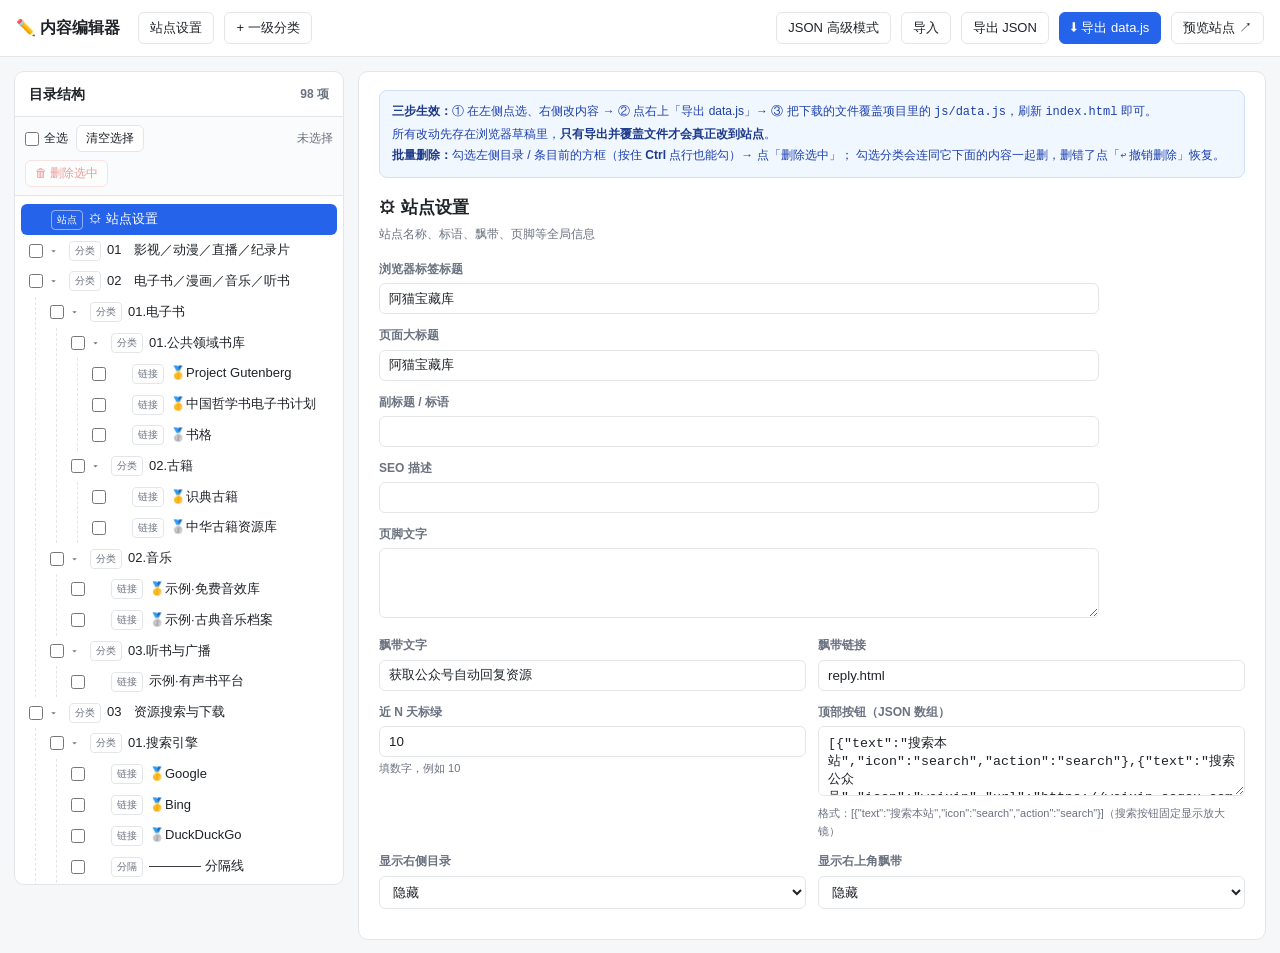
==== commit 51fd8f8a: "feat: 顶部搜索按钮改放大镜，背景空心星星提升可见度" ====
--- a/editor.html
+++ b/editor.html
@@ -437,7 +437,7 @@
     var r2=document.createElement('div');r2.className='row2';
     r2.appendChild(field('近 N 天标绿','recentDays',String(m.recentDays||10),'text',{skipBind:true,tip:'填数字，例如 10'}));
     r2.lastChild.querySelector('input').addEventListener('input',function(){state.meta.recentDays=Number(this.value)||10;saveDraft();});
-    r2.appendChild(field('顶部按钮（JSON 数组）','topButtons',JSON.stringify(m.topButtons||[]),'textarea',{jsonField:true,tip:'格式：[{"text":"搜索本站","icon":"tree","action":"search"}]'}));
+    r2.appendChild(field('顶部按钮（JSON 数组）','topButtons',JSON.stringify(m.topButtons||[]),'textarea',{jsonField:true,tip:'格式：[{"text":"搜索本站","icon":"search","action":"search"}]（搜索按钮固定显示放大镜）'}));
     host.appendChild(r2);
     var r3=document.createElement('div');r3.className='row2';
     r3.appendChild(field('显示右侧目录','showSidebar',String(m.showSidebar!==false),'select',{skipBind:true,options:[['true','显示'],['false','隐藏']]}));
